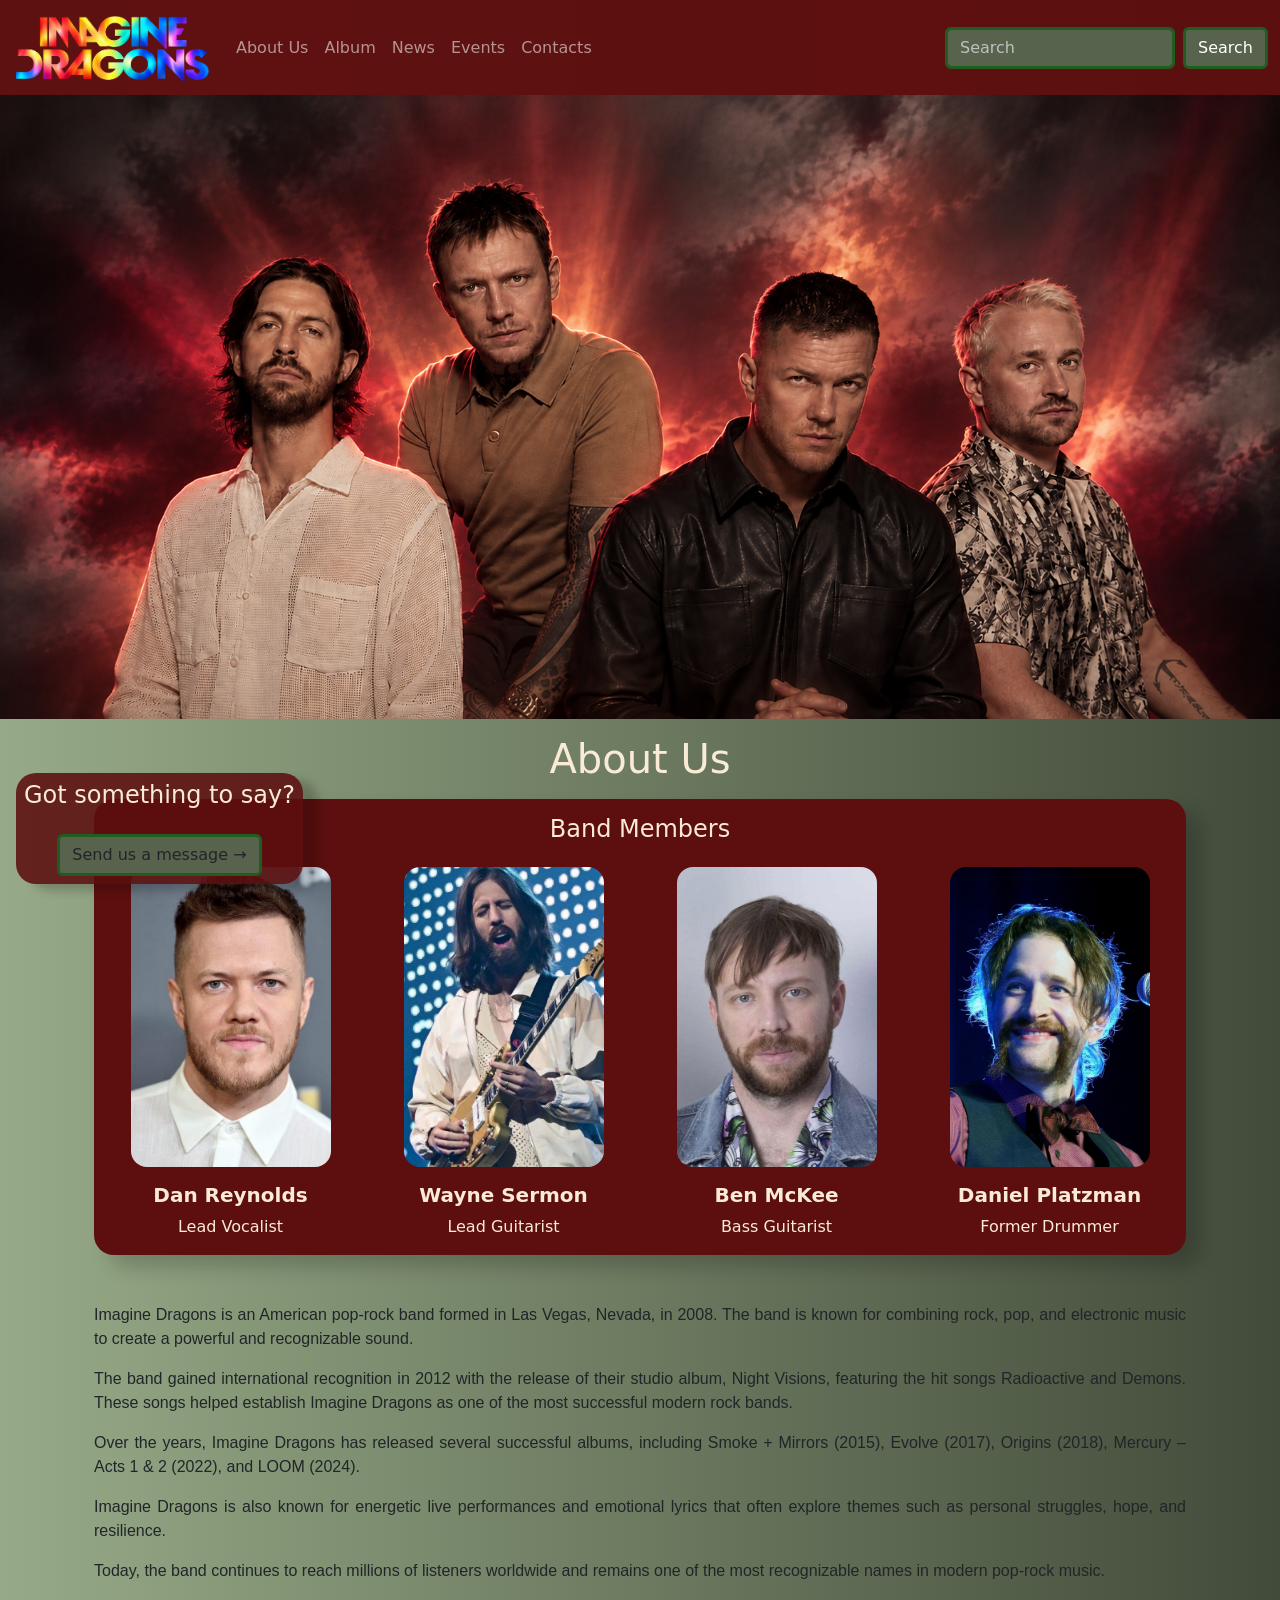
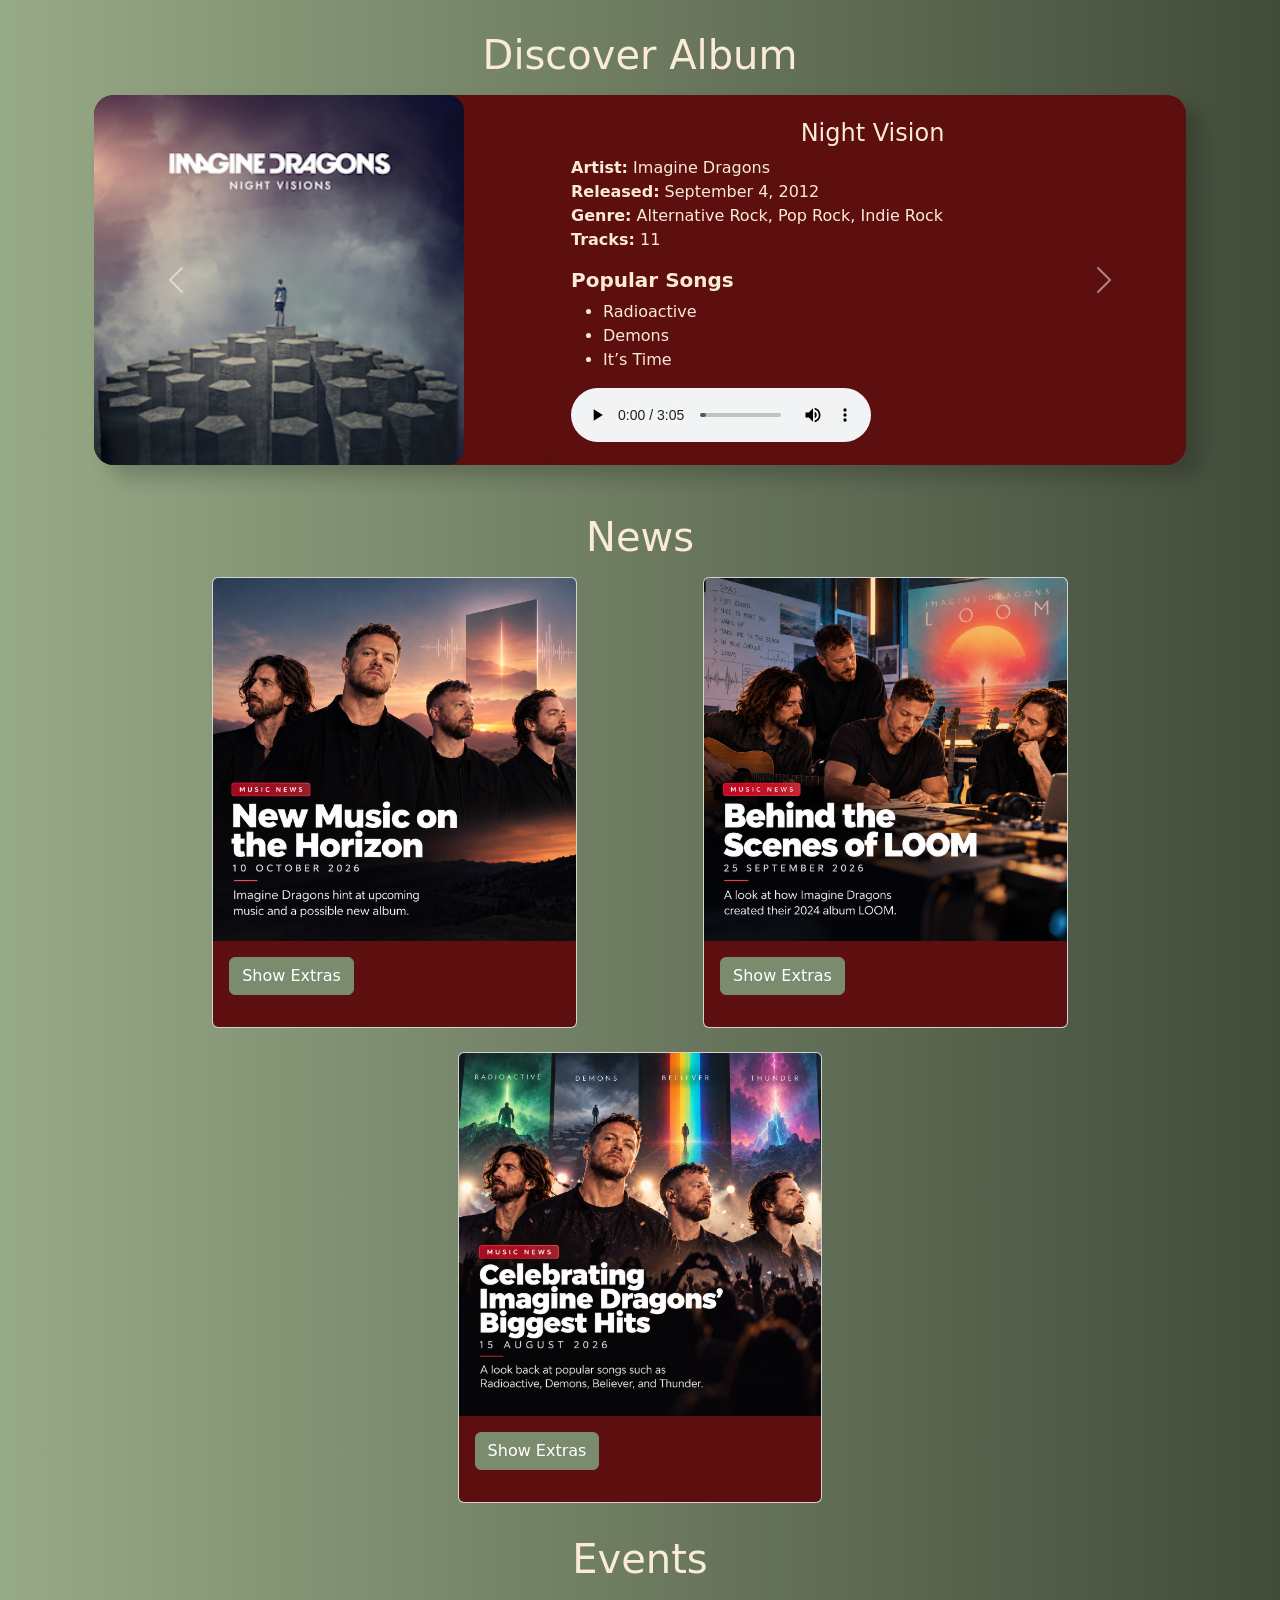
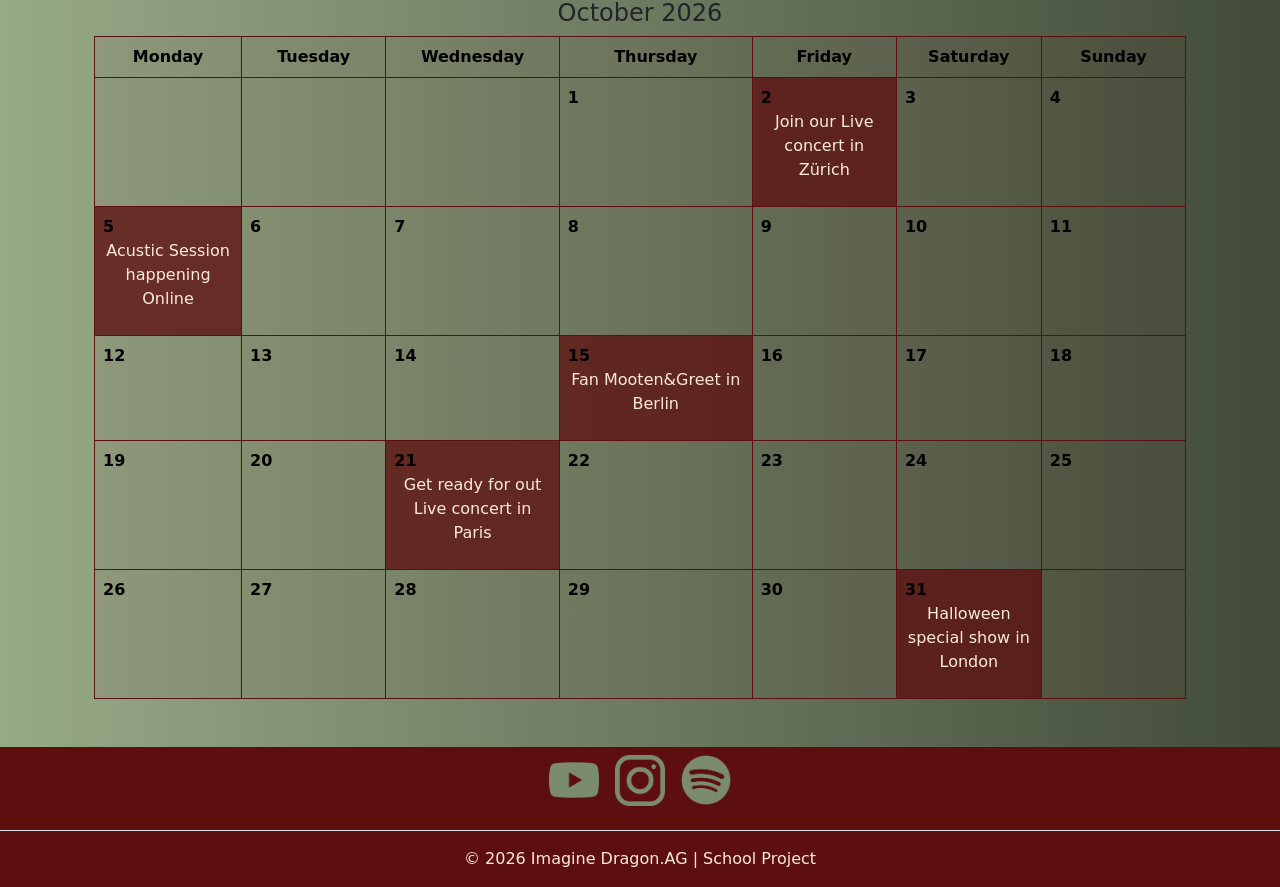
==== About Us.html @ 5e8f5f3a "first commit" ====
<!doctype html>
<html lang="en">

<head>
    <meta charset="utf-8">
    <meta name="viewport" content="width=device-width, initial-scale=1">
    <link rel="icon" type="image/png" href="Images/favicon-32x32.png">
    <title>Imagine Dragons</title>
    <link href="bootstrap_class/css/bootstrap.min.css" rel="stylesheet">
    <link href="band.css" rel="stylesheet">
    <script src="bootstrap_class/js/bootstrap.bundle.min.js" defer></script>
</head>


<body>

    <nav class="navbar navbar-expand-lg navbar-color sticky-top" data-bs-theme="dark">
        <div class="container-fluid">
            <a href="About Us.html"><img src=Images/Logo.png alt="Logo Imangine Dragons" width="200em" class="me-3"></a>
            <button class="navbar-toggler" type="button" data-bs-toggle="collapse" data-bs-target="#navbarColor01"
                aria-controls="navbarColor01" aria-expanded="false" aria-label="Toggle navigation">
                <span class="navbar-toggler-icon"></span>
            </button>
            <div class="collapse navbar-collapse" id="navbarColor01">
                <ul class="navbar-nav me-auto">
                    <li class="nav-item">
                        <a class="nav-link" href="#About_Us">About Us</a>
                    </li>
                    <li class="nav-item">
                        <a class="nav-link" href="#Album">Album</a>
                    </li>
                    <li class="nav-item">
                        <a class="nav-link" href="#News">News</a>
                    </li>
                    <li class="nav-item">
                        <a class="nav-link" href="#Events">Events</a>
                    </li>
                    <li class="nav-item">
                        <a class="nav-link" href="Contact.html">Contacts</a>
                    </li>
                </ul>
                <form class="d-flex">
                    <input class="form-control me-sm-2 Searchbar_Color" type="search " placeholder="Search">
                    <button class="btn btn-secondary my-2 my-sm-0 Searchbutton" type="submit">Search</button>
                </form>
            </div>
        </div>
    </nav>

    <img src=Images/Band.png alt="Band" width="100%">

    <div class="container-lg px-4 mb-0">

        <p>
        <h1 id="About_Us" class="Title" class="container-xl">About Us</h1>
        </p>

        <div class="container text-center Box mb-5">
            <div class="row">
                <p>
                <h4>Band Members</h4>
                </p>
            </div>
            <div class="row">
                <div class="col-12 col-sm-6 col-lg-3">
                    <img src=Images/Dan_Reynolds.jpg alt="Dan_Reynolds" width="200em" class="rounded-4">
                    <p>
                    <h5 class="fw-bold">Dan Reynolds</h5>
                    <p>Lead Vocalist</p>
                    <p>
                </div>
                <div class="col-12 col-sm-6 col-lg-3">
                    <img src=Images/Wayne_Sermon.jpg alt="Wayne_Sermon" width="200em" class="rounded-4">
                    <p>
                    <h5 class="fw-bold">Wayne Sermon</h5>
                    <p>Lead Guitarist</p>
                    </p>
                </div>
                <div class="col-12 col-sm-6 col-lg-3">
                    <img src=Images/Ben_McKee.jpg alt="Ben_McKee" width="200em" class="rounded-4">
                    <p>
                    <h5 class="fw-bold">Ben McKee</h5>
                    <p>Bass Guitarist</p>
                    </p>
                </div>
                <div class="col-12 col-sm-6 col-lg-3">
                    <img src=Images/Daniel_Platzman.jpg alt="Daniel_Platzman" width="200em" class="rounded-4">
                    <p>
                    <h5 class="fw-bold">Daniel Platzman</h5>
                    <p>Former Drummer</p>
                    </p>
                </div>
            </div>
        </div>


        <div class="Biograghy mb-5">
            <p>Imagine Dragons is an American pop-rock band formed in Las Vegas, Nevada, in 2008.
                The band is known for combining rock, pop, and electronic music to create a powerful and
                recognizable
                sound.
            </p>
            <p>The band gained international recognition in 2012 with the release of their studio album, Night
                Visions, featuring the hit songs Radioactive and Demons. These songs helped establish Imagine Dragons as
                one
                of the most successful modern rock bands.
            </p>
            <p>Over the years, Imagine Dragons has released several successful albums, including Smoke + Mirrors
                (2015), Evolve (2017), Origins (2018), Mercury – Acts 1 & 2 (2022), and LOOM (2024).
            </p>
            <p>
                Imagine Dragons is also known for energetic live performances and emotional lyrics that often
                explore themes such as personal struggles, hope, and resilience.
            </p>
            <p>
                Today, the band continues to reach millions of listeners worldwide and remains one of the most
                recognizable names in modern pop-rock music.
            </p>
        </div>


        <p>
        <h1 id="Album" class="Title">Discover Album</h1>
        </p>

        <div id="carouselExample" class="carousel slide mb-5">
            <div class="carousel-inner Box">
                <div class="carousel-item active">
                    <div class="row">
                        <div class="col-12 col-sm-5 mx-auto">
                            <img src=Images/Night_Visions.jpg class="d-block rounded-4" alt="Night_Visions"
                                width="370px">
                        </div>
                        <div class="col-12 col-md-7 pt-4 px-4 Box">
                            <h4>Night Vision</h4>
                            <p>
                                <strong>Artist:</strong> Imagine Dragons<br>
                                <strong>Released:</strong> September 4, 2012<br>
                                <strong>Genre:</strong> Alternative Rock, Pop Rock, Indie Rock<br>
                                <strong>Tracks:</strong> 11
                            </p>
                            <p>
                            <h5><strong>Popular Songs</strong> </h5>
                            <ul>
                                <li>Radioactive</li>
                                <li>Demons</li>
                                <li>It’s Time</li>
                            </ul>
                            </p>
                            <audio controls>
                                <source src="Audio/Radioactive.mp3" type="audio/mpeg">
                                Your browser does not support audio playback.
                            </audio>
                        </div>
                    </div>
                </div>
                <div class="carousel-item">
                    <div class="row">
                        <div class="col-12 col-sm-5 mx-auto">
                            <img src=Images/Evolve.jpg class="d-block rounded-4" alt="Evolve" width="370px">
                        </div>
                        <div class="col-12 col-md-7 pt-4 px-4 Box">
                            <h4>Evolve</h4>
                            <p>
                                <strong>Artist:</strong> Imagine Dragons<br>
                                <strong>Released:</strong> June 23, 2017<br>
                                <strong>Genre:</strong> Pop Rock, Alternative Rock, Electropop<br>
                                <strong>Tracks:</strong> 11
                            </p>
                            <p>
                            <h5><strong>Popular Songs</strong> </h5>
                            <ul>
                                <li>Believer</li>
                                <li>Thunder</li>
                                <li>Whatever It Takes</li>
                            </ul>
                            </p>
                            <audio controls>
                                <source src="Audio/Believer.mp3" type="audio/mpeg">
                                Your browser does not support audio playback.
                            </audio>
                        </div>
                    </div>
                </div>
                <div class="carousel-item">
                    <div class="row">
                        <div class="col-12 col-sm-5 mx-auto">
                            <img src=Images/LOOM.jpg class="d-block rounded-4" alt="LOOM" width="370px">
                        </div>
                        <div class="col-12 col-md-7 pt-4 px-4 Box">
                            <h4>LOOM</h4>
                            <p>
                                <strong>Artist:</strong> Imagine Dragons<br>
                                <strong>Released:</strong> June 28, 2024<br>
                                <strong>Genre:</strong> Pop Rock, Alternative Rock, Electropop<br>
                                <strong>Tracks:</strong> 9
                            </p>
                            <p>
                            <h5><strong>Popular Songs</strong> </h5>
                            <ul>
                                <li>Eyes Closed</li>
                                <li>Wake Up</li>
                                <li>Nice to Meet You</li>
                            </ul>
                            </p>
                            <audio controls>
                                <source src="Audio/Nice to Meet You.mp3" type="audio/mpeg">
                                Your browser does not support audio playback.
                            </audio>
                        </div>
                    </div>
                </div>
            </div>
            <button class="carousel-control-prev" type="button" data-bs-target="#carouselExample" data-bs-slide="prev">
                <span class="carousel-control-prev-icon" aria-hidden="true"></span>
                <span class="visually-hidden">Previous</span>
            </button>
            <button class="carousel-control-next" type="button" data-bs-target="#carouselExample" data-bs-slide="next">
                <span class="carousel-control-next-icon" aria-hidden="true"></span>
                <span class="visually-hidden">Next</span>
            </button>
        </div>


        <p>
        <h1 id="News" class="Title">News</h1>
        </p>

        <div class="d-flex flex-wrap gap-2 justify-content-evenly align-items-start">
            <div class="card mb-3" style="width: 22.8rem;">
                <img src="Images/Card1.png" class="card-img-top">
                <div class="card-body Box_Corner">
                    <p>
                        <button class="btn btn-primary Show_more" type="button" data-bs-toggle="collapse"
                            data-bs-target="#News1" aria-expanded="false" aria-controls="collapseExample">
                            Show Extras
                        </button>
                    </p>
                    <div class="collapse" id="News1">
                        <div class="card card-body Box Album_News">
                            <p>Following the success of their 2024 album LOOM, Imagine Dragons may be preparing to
                                explore new musical directions. The band has become known for combining powerful vocals,
                                electronic sounds, and emotional lyrics.
                            </p>
                            <p>
                                Although no official release date has been announced, fans are already discussing what
                                the next album could sound like. Some hope for a return to the energetic rock sound of
                                Night Visions,
                                while others are looking forward to something completely different.
                            </p>
                            <p>
                                For now, listeners will have to wait and see what the band has planned.
                            </p>
                        </div>
                    </div>
                </div>
            </div>

            <div class="card mb-3" style="width: 22.8rem;">
                <img src="Images/Card2.png" class="card-img-top">
                <div class="card-body Box_Corner">
                    <p>
                        <button class="btn btn-primary Show_more" type="button" data-bs-toggle="collapse"
                            data-bs-target="#News2" aria-expanded="false" aria-controls="collapseExample">
                            Show Extras
                        </button>
                    </p>
                    <div class="collapse" id="News2">
                        <div class="card card-body Box Album_News">
                            <p>
                                Released on 28 June 2024, LOOM represents another chapter in Imagine Dragons’ musical
                                journey. The album features nine tracks, including Eyes Closed, Wake Up, and Nice to
                                Meet You.
                            </p>
                            <p>
                                Throughout the album, the band experiments with different sounds, combining elements of
                                pop, rock, and electronic music. The songs had themes about change, relationships, and
                                personal growth.
                            </p>
                        </div>
                    </div>
                </div>
            </div>

            <div class="card mb-3" style="width: 22.8rem;">
                <img src="Images/Card3.png" class="card-img-top">
                <div class="card-body Box_Corner">
                    <p>
                        <button class="btn btn-primary Show_more" type="button" data-bs-toggle="collapse"
                            data-bs-target="#News3" aria-expanded="false" aria-controls="collapseExample">
                            Show Extras
                        </button>
                    </p>
                    <div class="collapse" id="News3">
                        <div class="card card-body Box Album_News">
                            <p>
                                Since their breakthrough in 2012, Imagine Dragons have released numerous songs that have
                                reached audiences around the world.
                            </p>
                            <p>
                                Their first album, Night Visions, featured popular songs like Radioactive and Demons.
                                Later, in 2017, Imagine Dragons released Evolve, which continued their success with
                                major hits such as Believer, Thunder, and Whatever It Takes.
                            </p>
                            <p>
                                These songs helped establish the band’s signature sound, combining strong rhythms,
                                memorable melodies, and emotional lyrics.
                            </p>
                        </div>
                    </div>
                </div>
            </div>

        </div>

        <div class=" table-responsive">
            <p>
            <h1 id="Events" class="Title">Events</h1>
            </p>

            <h4>October 2026</h4>

            <table class="table table-bordered table-layout mb-5">
                <thead>
                    <tr>
                        <th scope="col" class="text-center">Monday</th>
                        <th scope="col" class="text-center">Tuesday</th>
                        <th scope="col" class="text-center">Wednesday</th>
                        <th scope="col" class="text-center">Thursday</th>
                        <th scope="col" class="text-center">Friday</th>
                        <th scope="col" class="text-center">Saturday</th>
                        <th scope="col" class="text-center">Sunday</th>
                    </tr>
                </thead>
                <tbody>
                    <td class="table-height"></td>
                    <td class="table-height"></td>
                    <td class="table-height"></td>
                    <td class="table-height"><strong>1</strong></td>
                    <td class="table-height table-active"><strong>2</strong>
                        <p class="events">Join our Live concert in Zürich</p>
                    </td>
                    <td class="table-height"><strong>3</strong></td>
                    <td class="table-height"><strong>4</strong></td>
                    <tr>
                        <td class="table-height table-active"><strong>5</strong>
                            <p class="events">Acustic Session happening Online</p>
                        </td>
                        <td class="table-height"><strong>6</strong></td>
                        <td class="table-height"><strong>7</strong></td>
                        <td class="table-height"><strong>8</strong></td>
                        <td class="table-height"><strong>9</strong></td>
                        <td class="table-height"><strong>10</strong></td>
                        <td class="table-height"><strong>11</strong></td>
                    </tr>
                    <tr>
                        <td class="table-height"><strong>12</strong></td>
                        <td class="table-height"><strong>13</strong></td>
                        <td class="table-height"><strong>14</strong></td>
                        <td class="table-height table-active"><strong>15</strong>
                            <p class="events">Fan Mooten&Greet in Berlin</p>
                        </td>
                        <td class="table-height"><strong>16</strong></td>
                        <td class="table-height"><strong>17</strong></td>
                        <td class="table-height"><strong>18</strong></td>
                    </tr>
                    <tr>
                        <td class="table-height"><strong>19</strong></td>
                        <td class="table-height"><strong>20</strong></td>
                        <td class="table-height table-active"><strong>21</strong>
                            <p class="events">Get ready for out Live concert in Paris</p>
                        </td>
                        <td class="table-height"><strong>22</strong></td>
                        <td class="table-height"><strong>23</strong></td>
                        <td class="table-height"><strong>24</strong></td>
                        <td class="table-height"><strong>25</strong></td>
                    </tr>
                    <tr>
                        <td class="table-height"><strong>26</strong></td>
                        <td class="table-height"><strong>27</strong></td>
                        <td class="table-height"><strong>28</strong></td>
                        <td class="table-height"><strong>29</strong></td>
                        <td class="table-height"><strong>30</strong></td>
                        <td class="table-height table-active"><strong>31</strong>
                            <p class="events">Halloween special show in London</p>
                        </td>
                        <td class="table-height"></td>
                    </tr>
                </tbody>
            </table>
        </div>
    </div>

    <div class="position-fixed bottom-0 start-0">
        <section class="contact-card text-center p-2 m-3">
            <h4>Got something to say?</h4>
            <a href="Contact.html" class="btn send-button mt-3">
                Send us a message →
            </a>
        </section>
    </div>

    <footer class="Footer">
        <div class="content-anchor">
            <ul class="nav justify-content-center border-bottom pb-3 mb-3">
                <li class="nav-item">
                    <a href="https://www.youtube.com/playlist?list=PLMp5rDgAZPCi51aybeg5YZwvTPbBDT3a8"
                        class="nav-link px-2 text-white"><img src="Images/YT.png" width=50px></a>
                </li>
                <li class="nav-item">
                    <a href="https://www.instagram.com/imaginedragons/" class="nav-link px-2 text-white"><img
                            src="Images/IG.png" width=50px></a>
                </li>
                <li class="nav-item">
                    <a href="https://open.spotify.com/artist/53XhwfbYqKCa1cC15pYq2q"
                        class="nav-link px-2 text-white"><img src="Images/Spotify.png" width=50px></a>
            </ul>
        </div>
        <p class="text-center">© 2026 Imagine Dragon.AG | School Project</p>
    </footer>

</body>


</html>
---- band.css ----
.navbar-color {
    background-color: rgba(93, 15, 15, 0.98);
}


body {
    background: linear-gradient(
        to right,
        rgba(151, 170, 135),
        rgb(66, 75, 58)
    );
    min-height: 40em;
    display: flex;
    flex-direction: column;
}

.Title {
    text-align: center;
    color: antiquewhite;
}

.Searchbar_Color,
.Searchbutton,
.send-button{
    border-width: 3px;
    border-color: rgb(32, 93, 32);
    background-color: rgb(87, 99, 77);
}


.Searchbutton:hover,
.send-button:hover{
    background-color: rgb(32, 93, 32);
}

.cancel-button {
    background-color:  rgb(57, 9, 9);
    border-color:  rgb(31, 5, 5);
    color: antiquewhite;
}

.cancel-button:hover{
    background-color:  rgb(31, 5, 5);
}

.checkbox{
   background-color: rgb(123, 140, 110); 
}

h4 {
    text-align: center;
}

.Biograghy {
    text-align: justify;
    font-family: 'Montserrat', sans-serif;
}

.Box {
    background-color: rgb(93, 15, 15);
    border-radius: 20px;
    color: antiquewhite;
    box-shadow: 15px 12px 20px rgba(0, 0, 0, 0.2);
}

.Box_Corner {
    background-color: rgb(93, 15, 15);
    border-radius: 0 0 5px 5px;
    color: antiquewhite;
}

.Show_more {
    background-color: rgb(123, 140, 110);
    border-color: rgb(123, 140, 110);
}

.Album_News{
    text-align: justify;
    font-family: 'Montserrat', sans-serif;
}

.Footer{
  background-color: rgb(93, 15, 15);
    color: antiquewhite;  
}

.Footer img:hover {
    transition: 0.3s;
    transform: scale(1.15);
}

.contact-card{
   background-color: rgba(93, 15, 15, 0.88);
    border-radius: 20px;
    color: antiquewhite;
    box-shadow: 15px 7px 10px rgba(0, 0, 0, 0.2); 
}

.table-layout{
    --bs-table-bg:rgba(93, 15, 15, 0.068);
    --bs-table-border-color: rgb(93, 15, 15);
}

.table-height{
    height:100px;
    width:100px;
    vertical-align:top;
    text-align: left;
}

.events{
    text-align: center;
    color: antiquewhite;
}

.table-active{
    --bs-table-active-bg:rgba(93, 15, 15, 0.77);
}
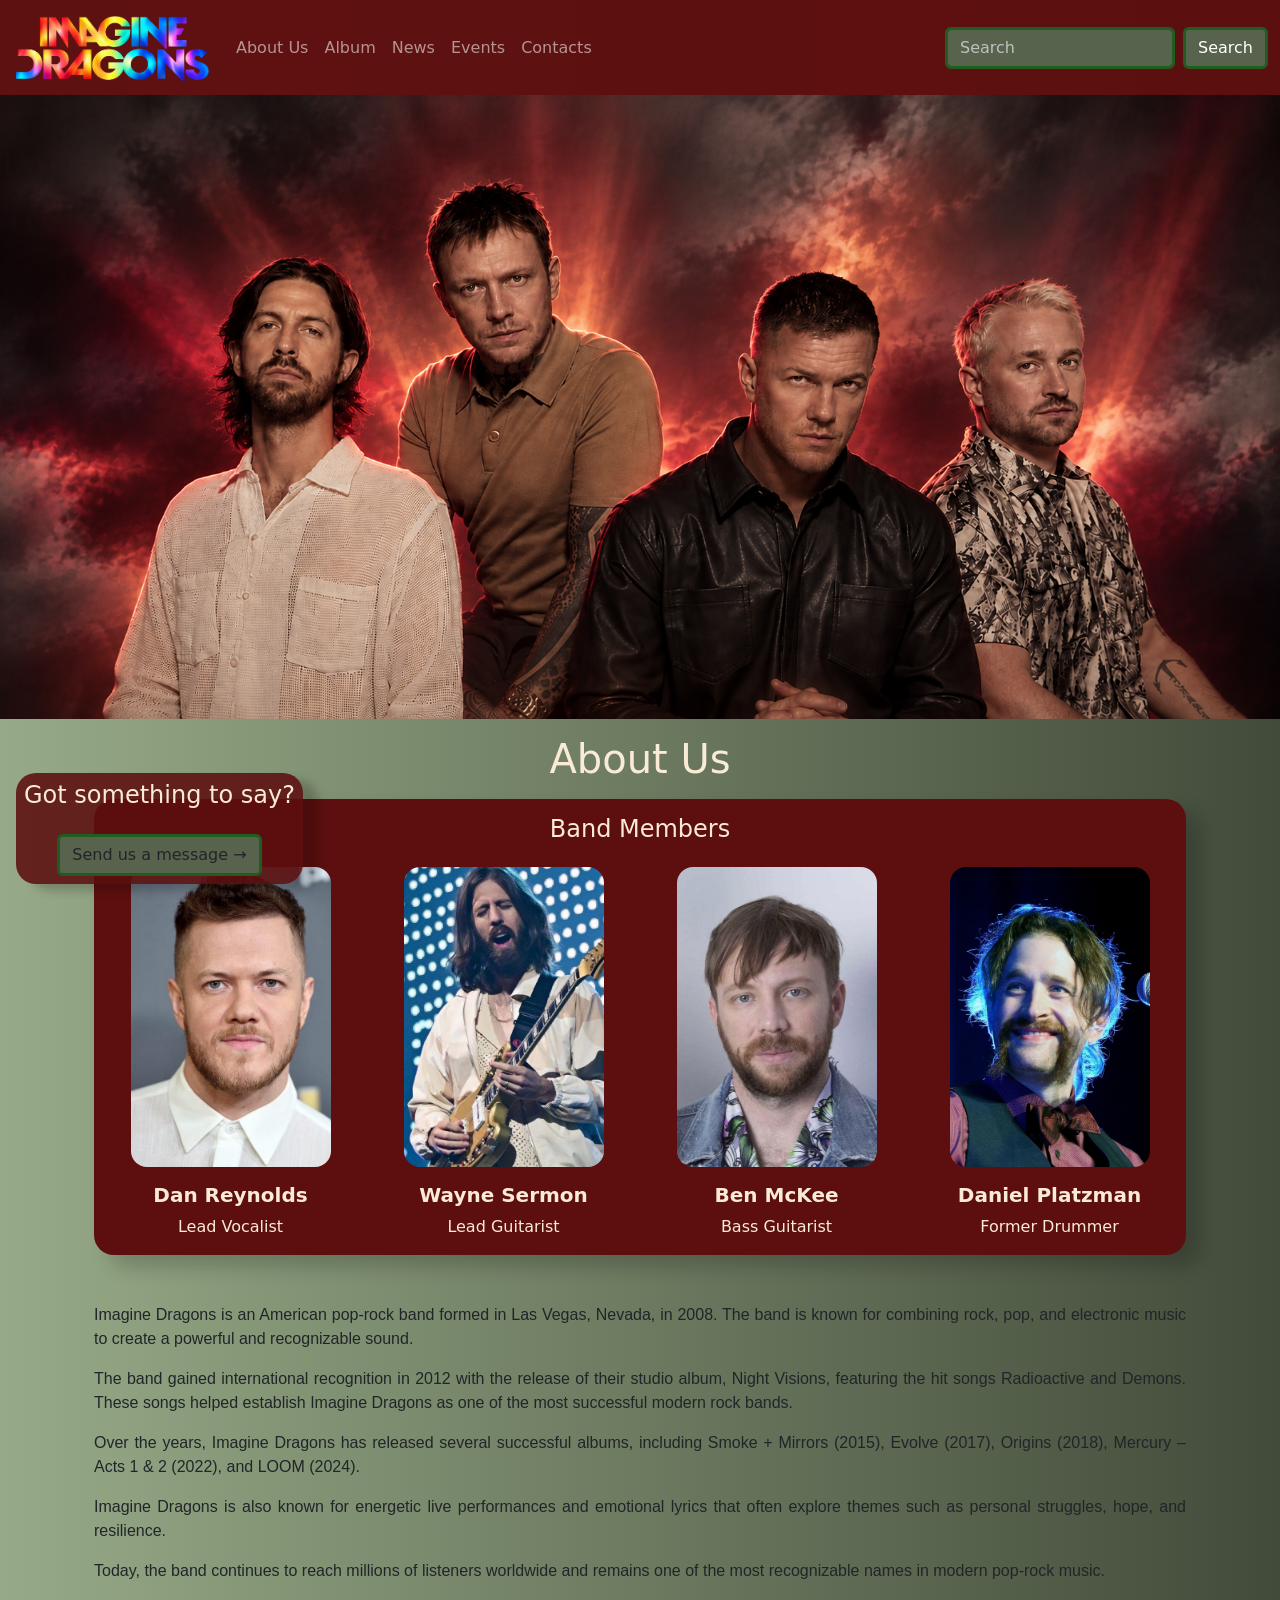
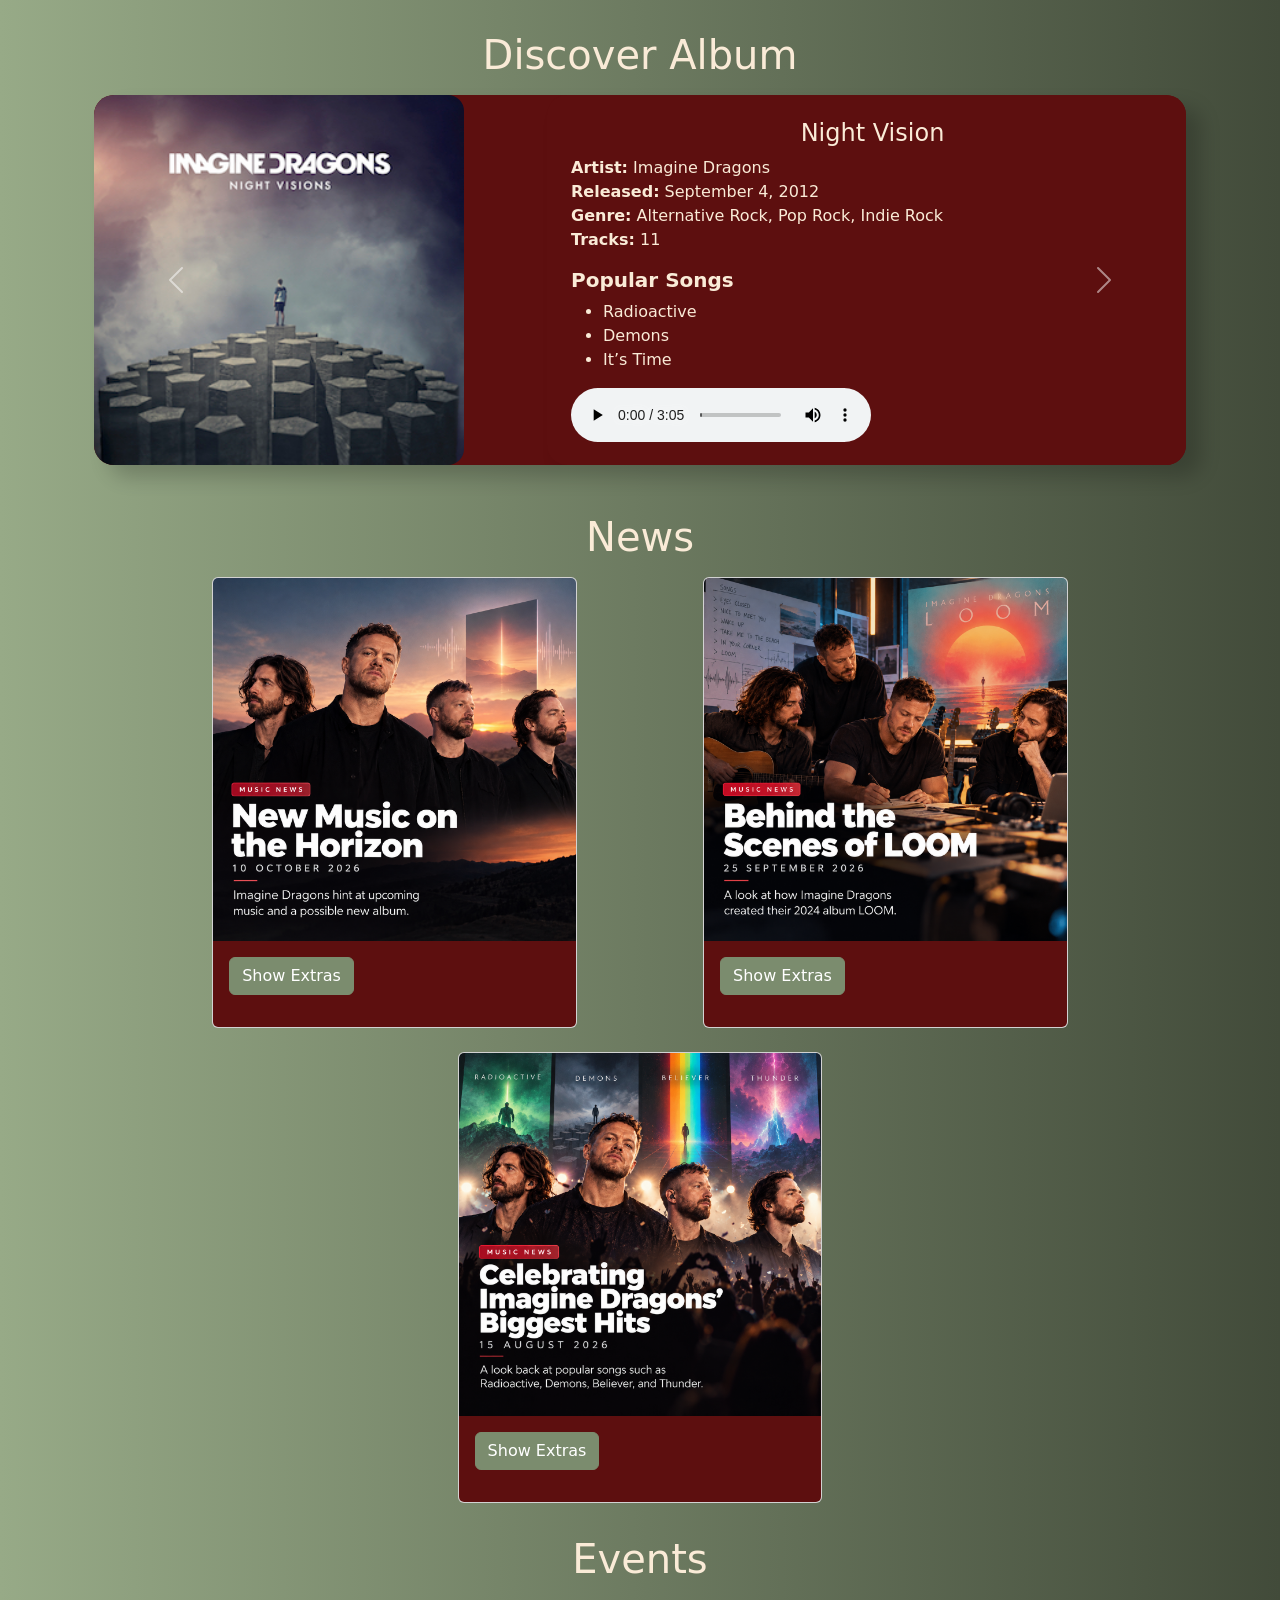
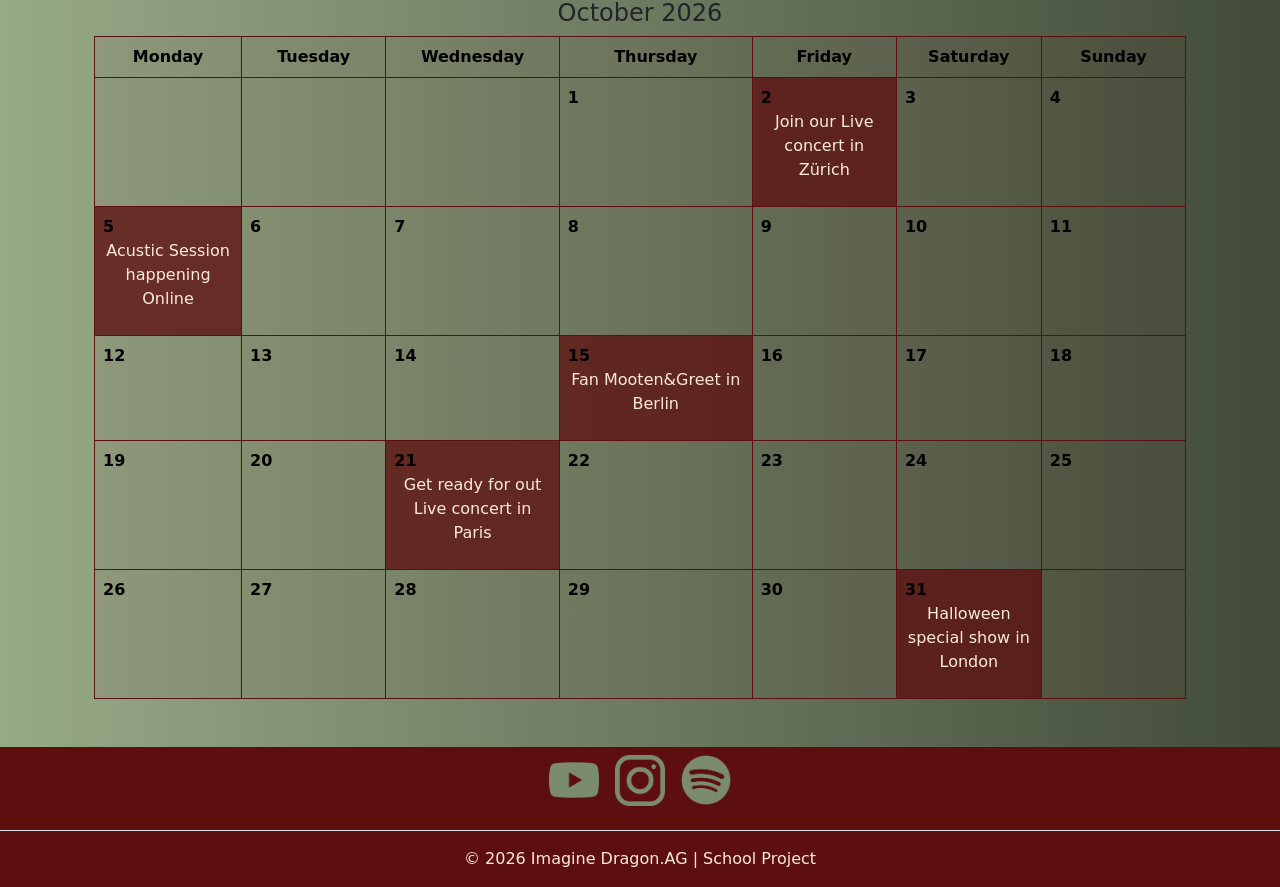
==== commit 3fa9abec: "add new line" ====
--- a/About Us.html
+++ b/About Us.html
@@ -9,6 +9,7 @@
     <link href="bootstrap_class/css/bootstrap.min.css" rel="stylesheet">
     <link href="band.css" rel="stylesheet">
     <script src="bootstrap_class/js/bootstrap.bundle.min.js" defer></script>
+    
 </head>
 
 
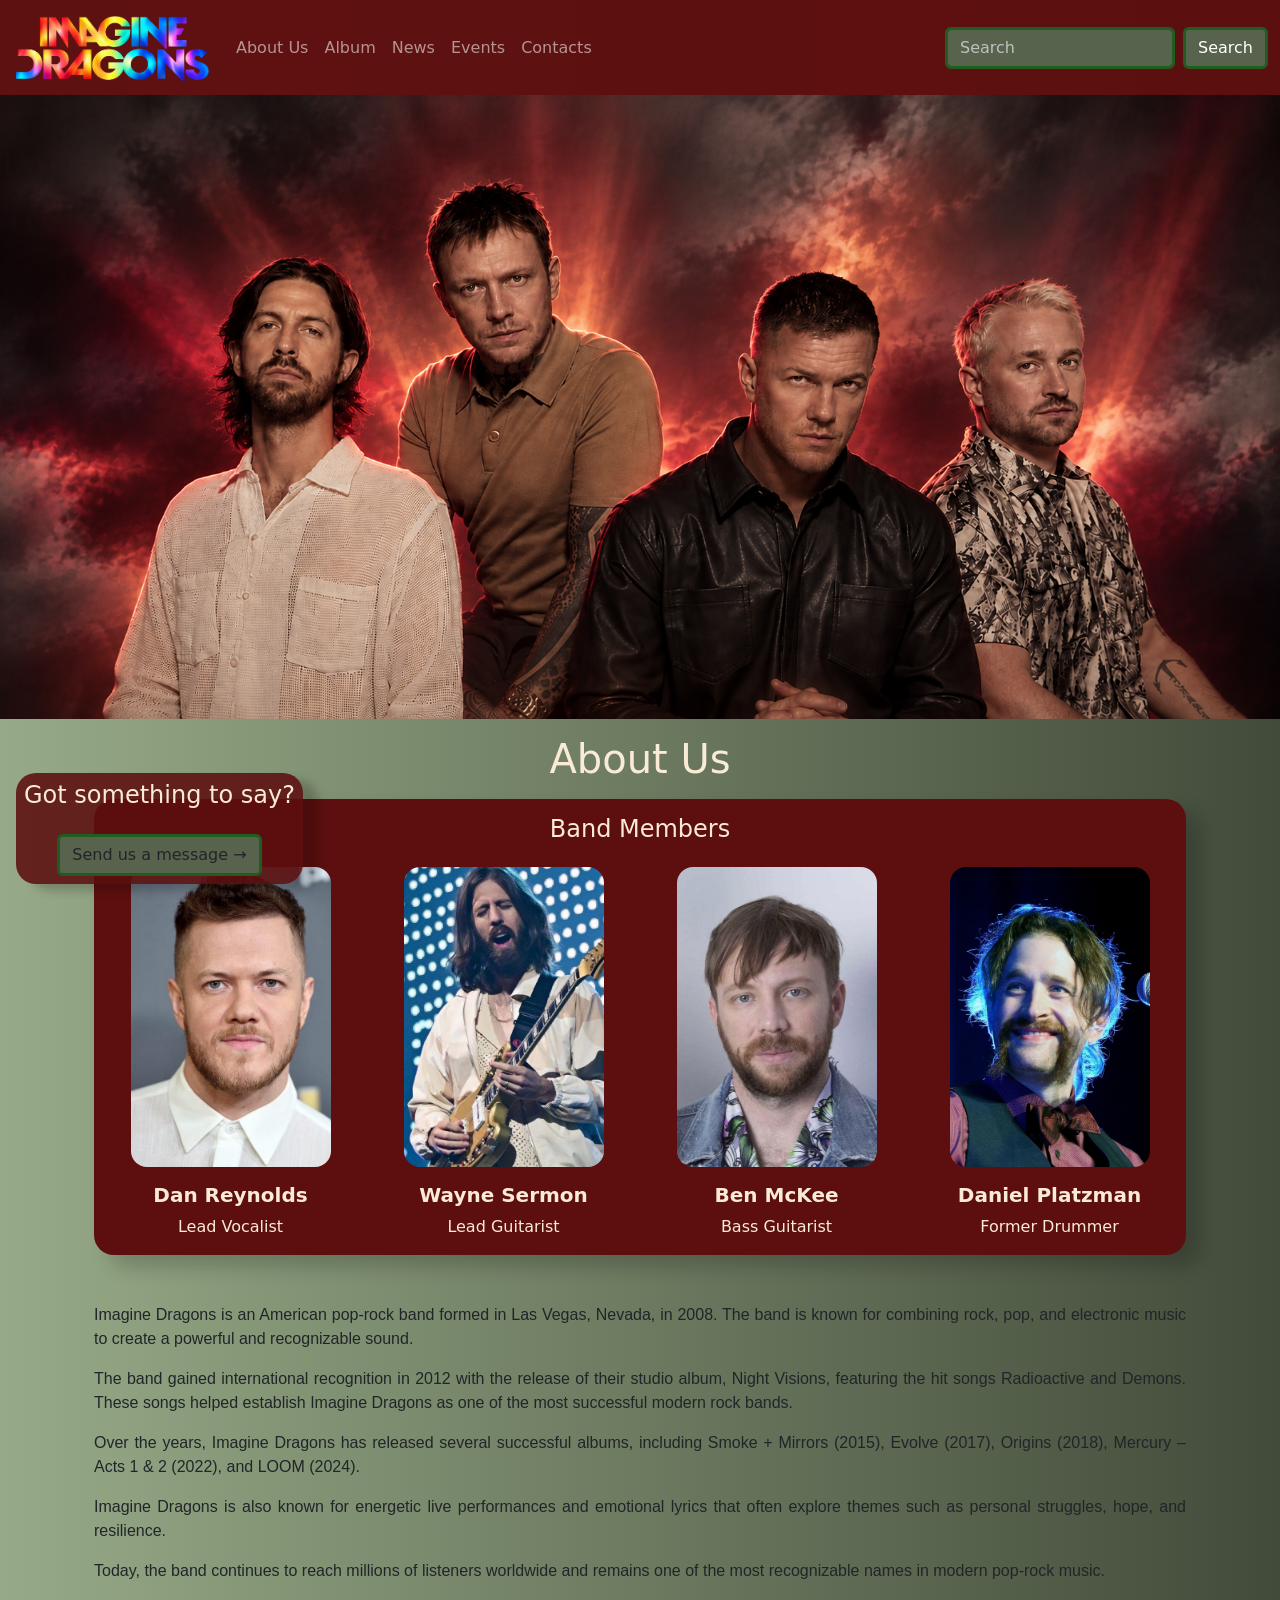
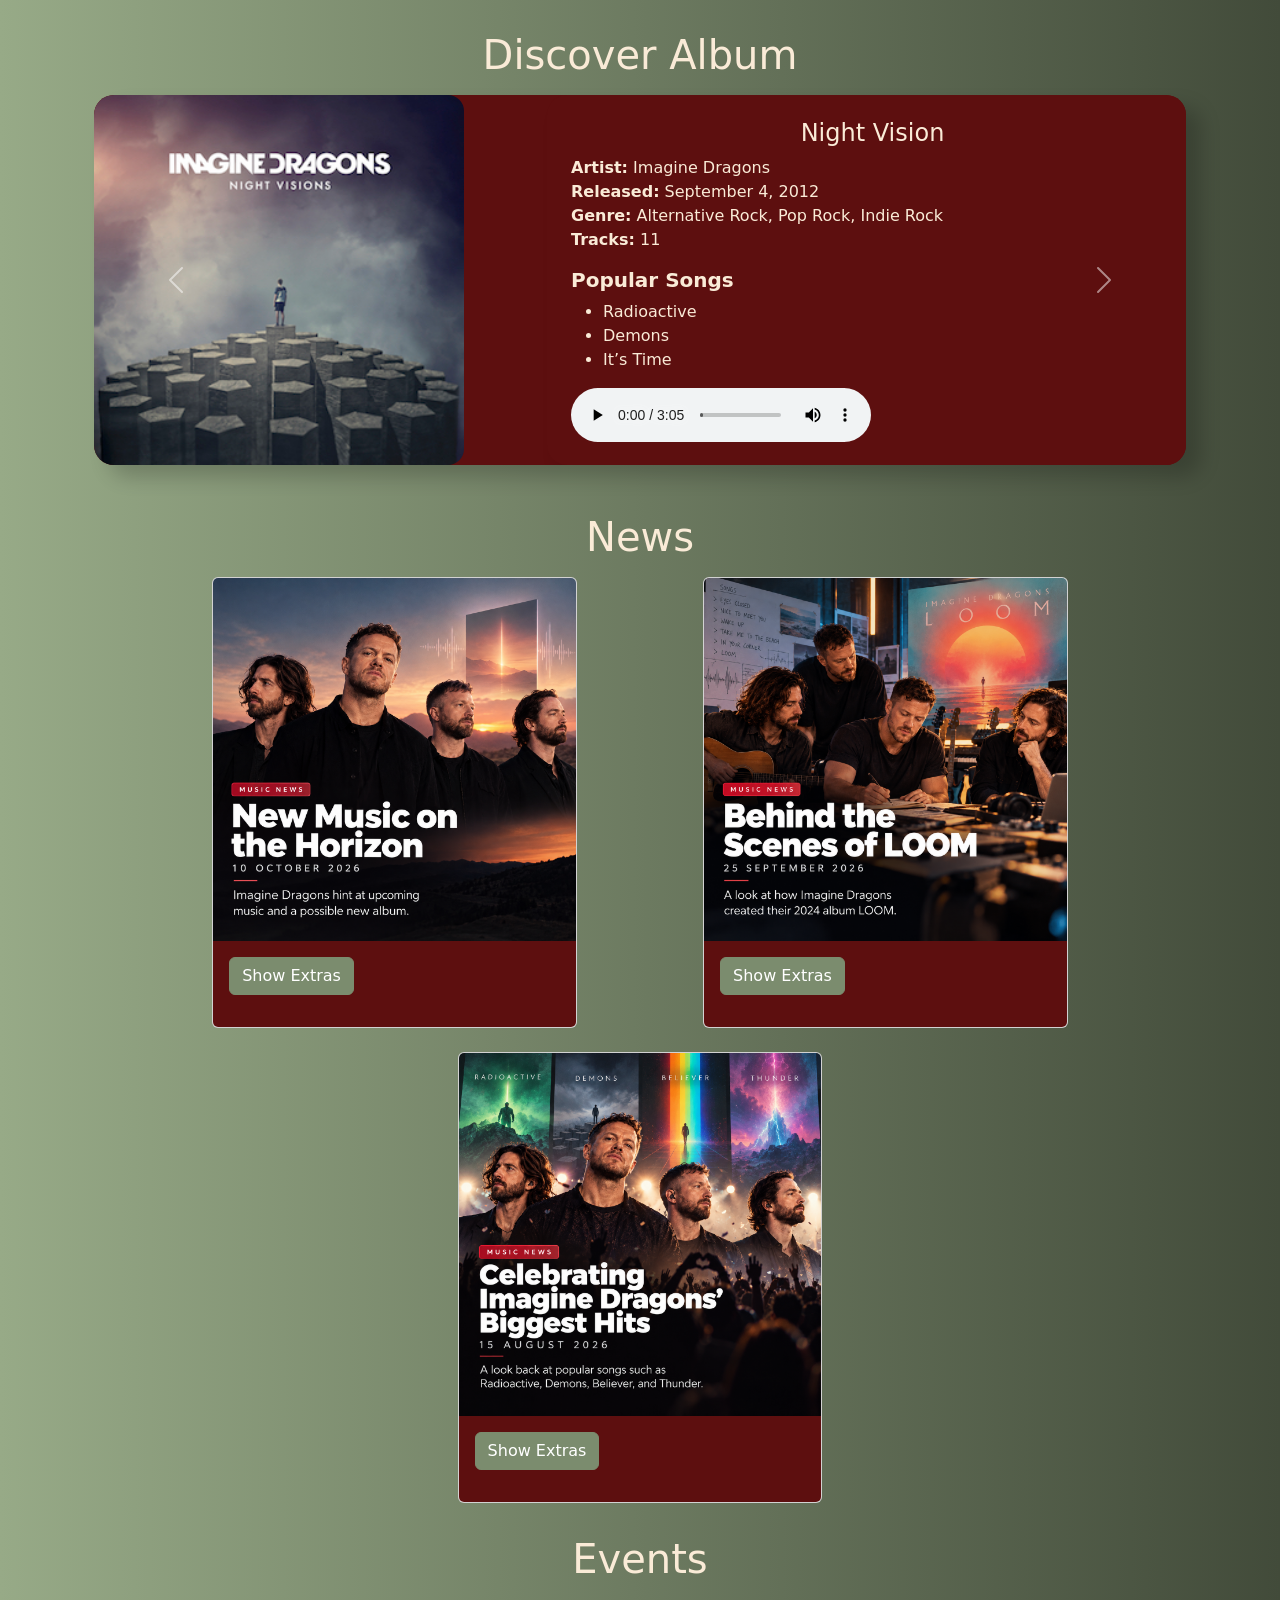
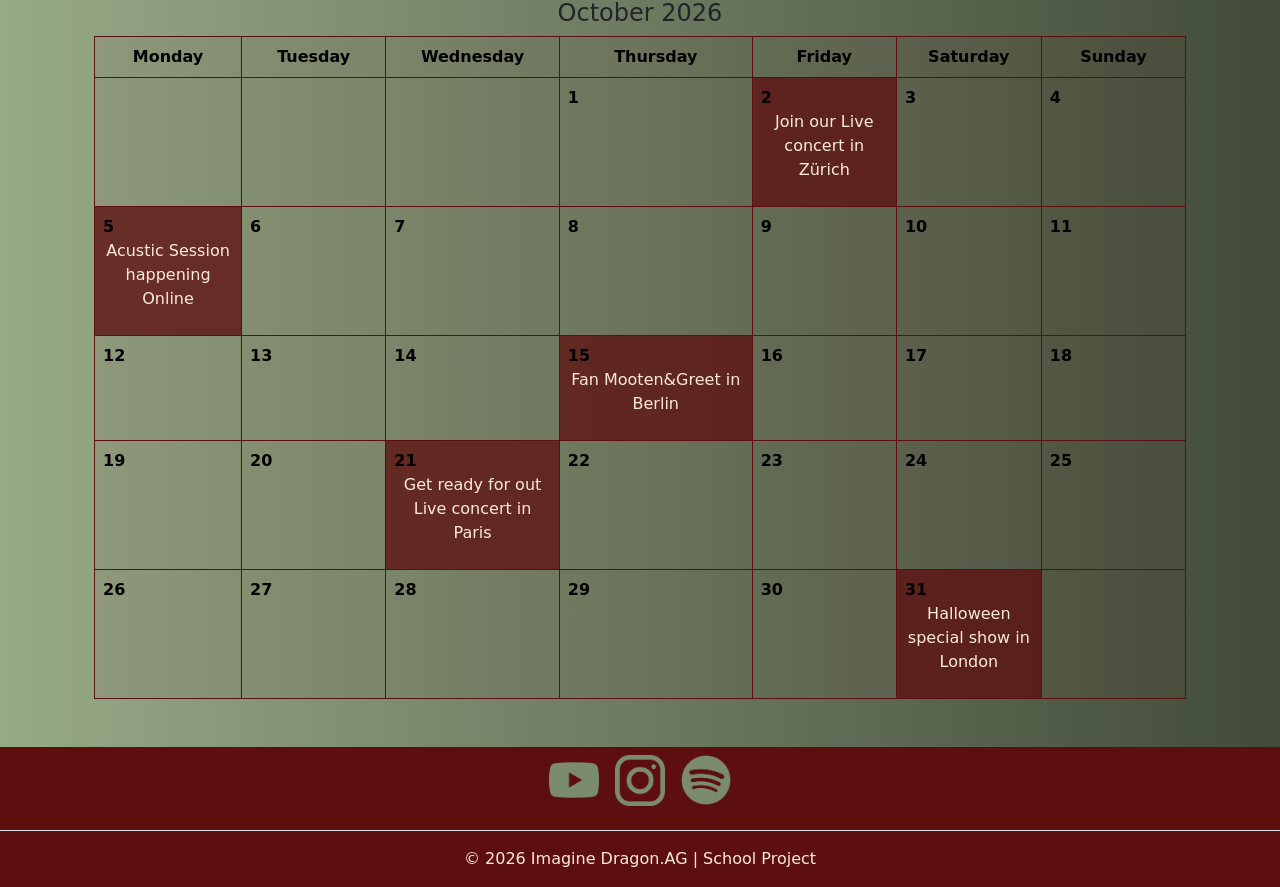
==== commit 5ce463d1: "Show more hover color" ====
--- a/About Us.html
+++ b/About Us.html
@@ -9,7 +9,7 @@
     <link href="bootstrap_class/css/bootstrap.min.css" rel="stylesheet">
     <link href="band.css" rel="stylesheet">
     <script src="bootstrap_class/js/bootstrap.bundle.min.js" defer></script>
-    
+
 </head>
 
 
@@ -232,7 +232,7 @@
                 <img src="Images/Card1.png" class="card-img-top">
                 <div class="card-body Box_Corner">
                     <p>
-                        <button class="btn btn-primary Show_more" type="button" data-bs-toggle="collapse"
+                        <button class="btn btn-primary Show_more show-more" type="button" data-bs-toggle="collapse"
                             data-bs-target="#News1" aria-expanded="false" aria-controls="collapseExample">
                             Show Extras
                         </button>
@@ -261,7 +261,7 @@
                 <img src="Images/Card2.png" class="card-img-top">
                 <div class="card-body Box_Corner">
                     <p>
-                        <button class="btn btn-primary Show_more" type="button" data-bs-toggle="collapse"
+                        <button class="btn btn-primary Show_more show-more" type="button" data-bs-toggle="collapse"
                             data-bs-target="#News2" aria-expanded="false" aria-controls="collapseExample">
                             Show Extras
                         </button>
@@ -287,7 +287,7 @@
                 <img src="Images/Card3.png" class="card-img-top">
                 <div class="card-body Box_Corner">
                     <p>
-                        <button class="btn btn-primary Show_more" type="button" data-bs-toggle="collapse"
+                        <button class="btn btn-primary Show_more show-more" type="button" data-bs-toggle="collapse"
                             data-bs-target="#News3" aria-expanded="false" aria-controls="collapseExample">
                             Show Extras
                         </button>
--- a/band.css
+++ b/band.css
@@ -29,7 +29,8 @@
 
 
 .Searchbutton:hover,
-.send-button:hover{
+.send-button:hover,
+.show-more:hover{
     background-color: rgb(32, 93, 32);
 }
 
